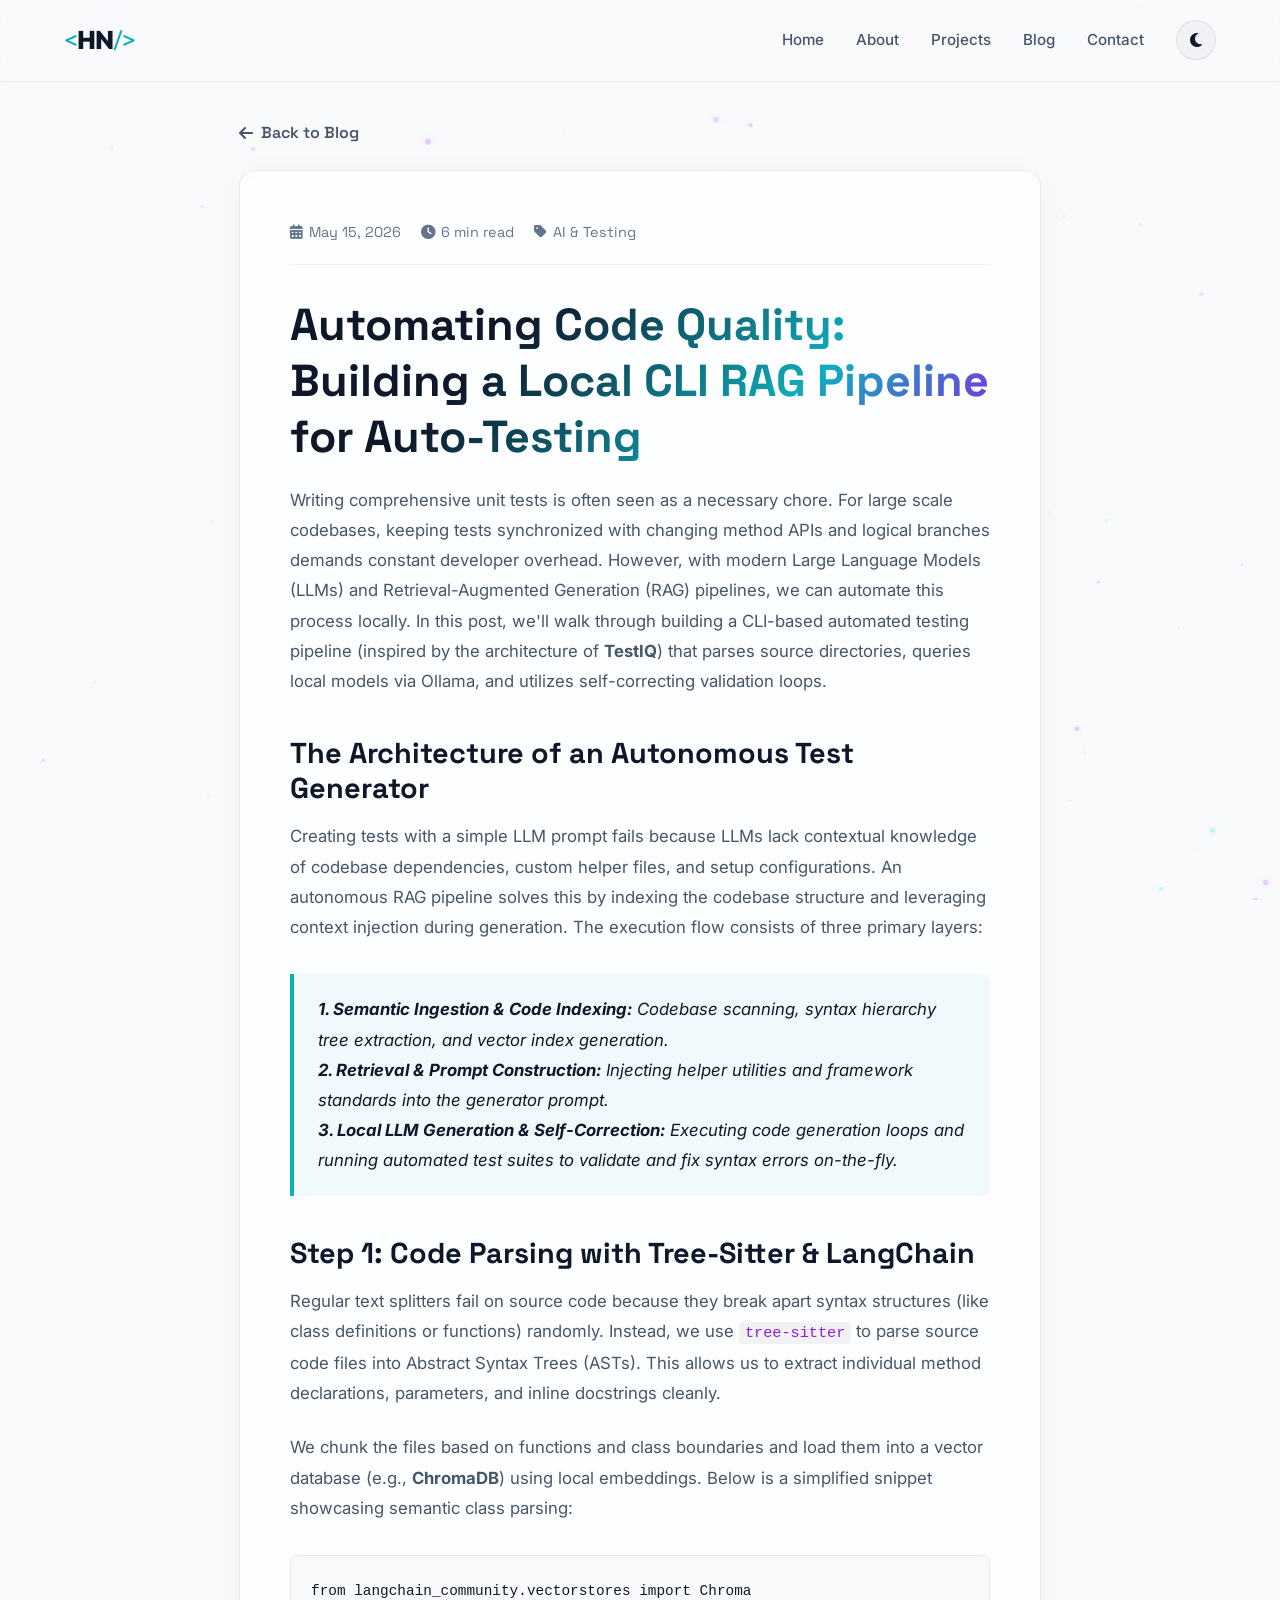
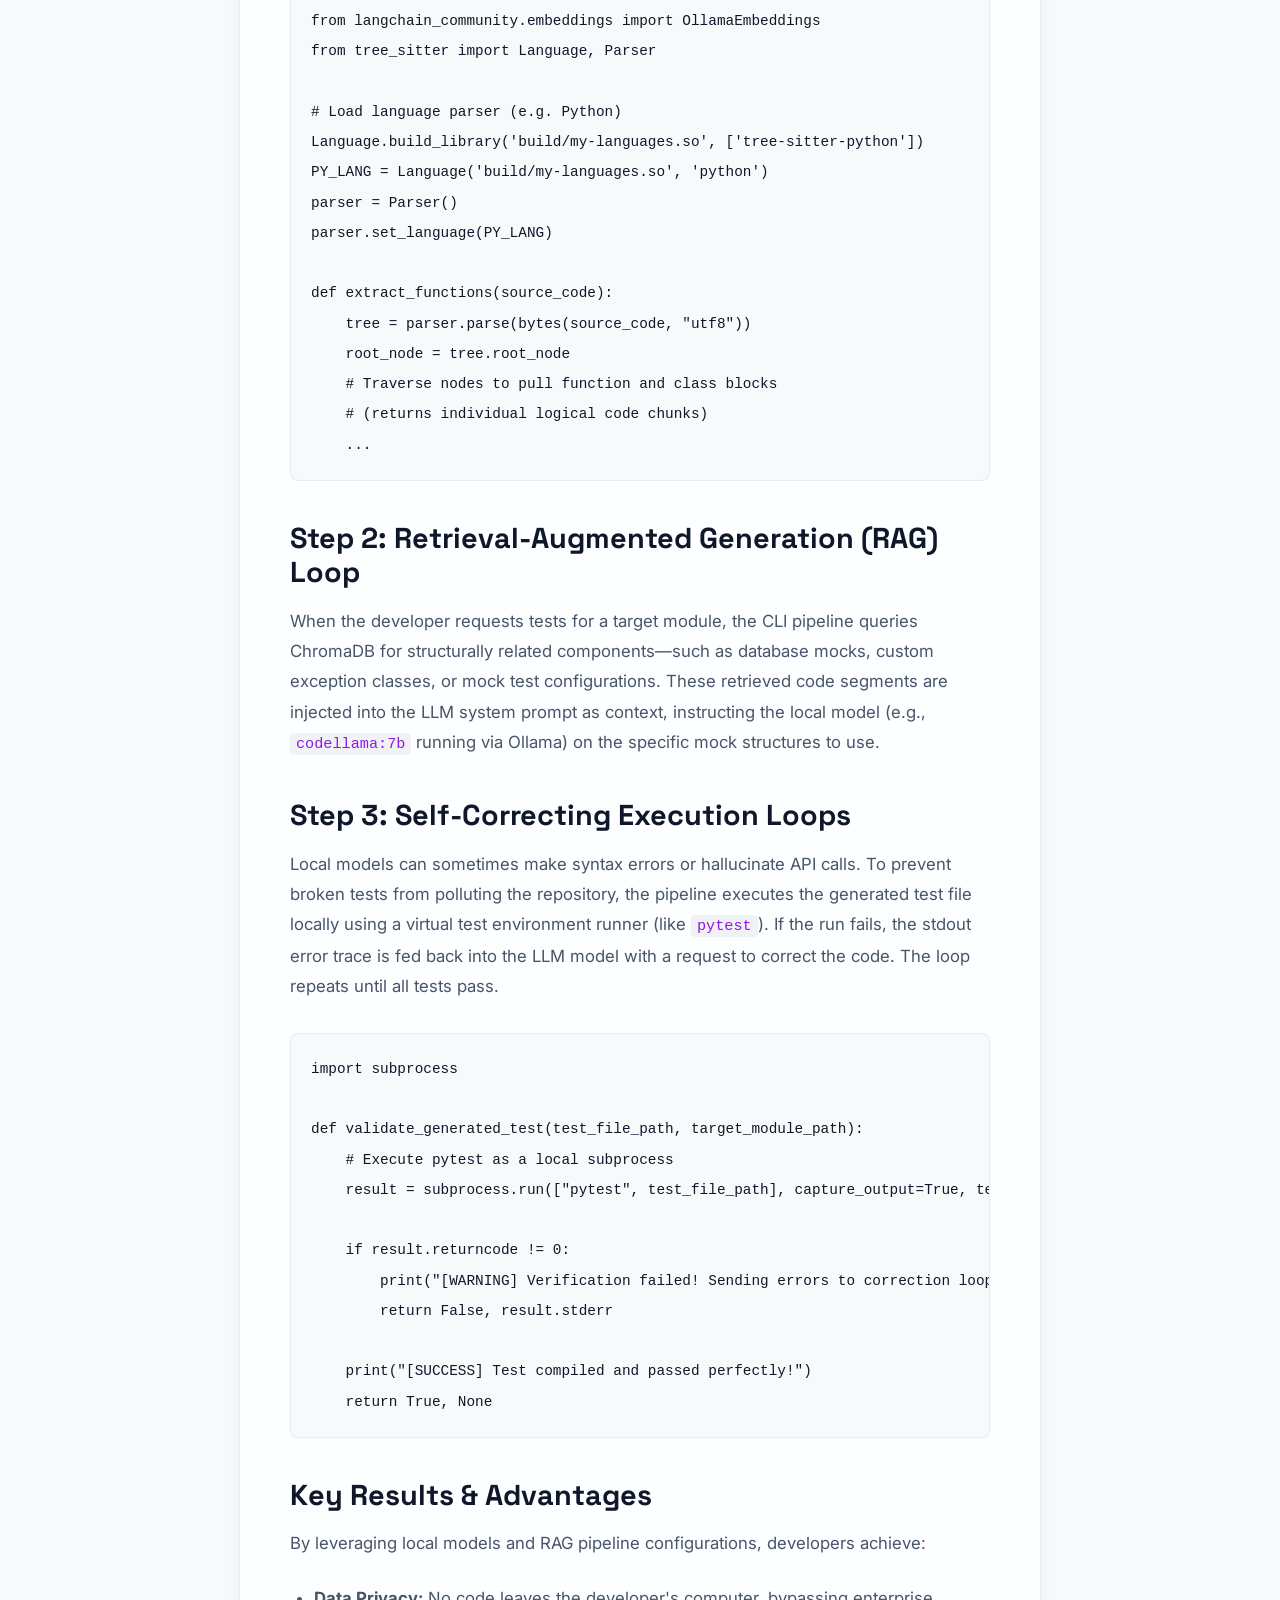
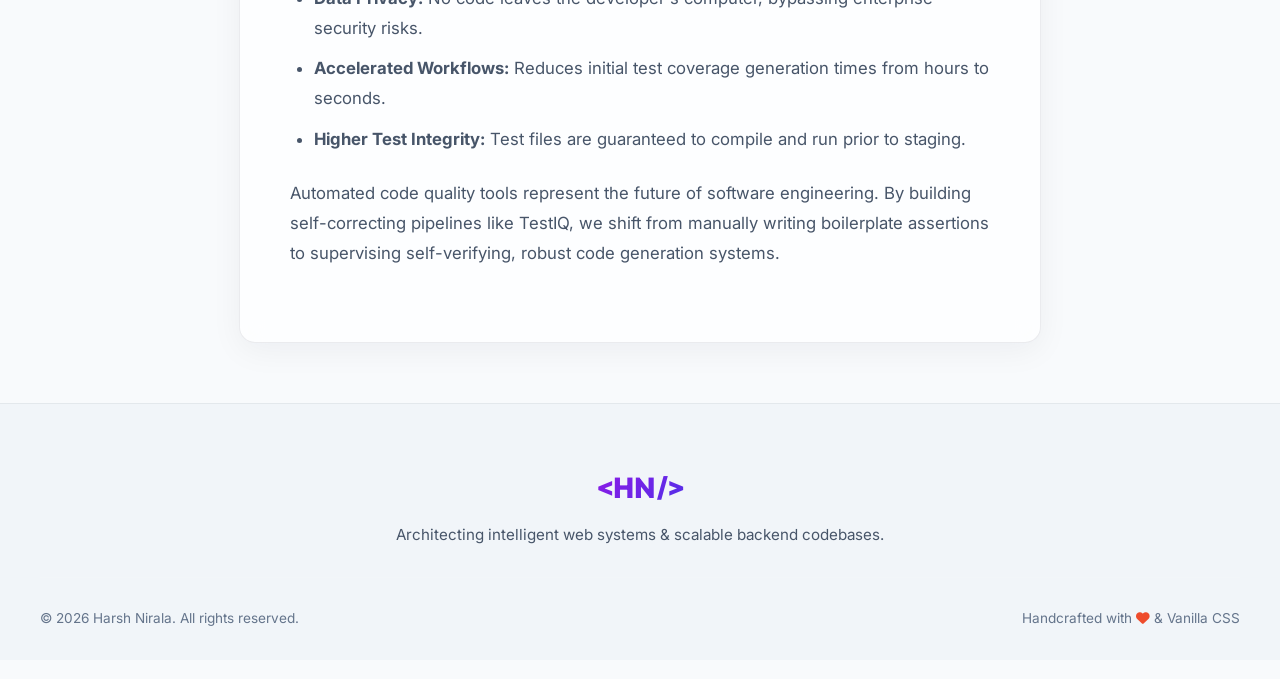
==== blog/automating-code-quality.html @ 06dd66c3 "Activate blog section with dedicated HTML subpages and publish Markdown articles to GitHub" ====
<!DOCTYPE html>
<html lang="en">
<head>
    <meta charset="UTF-8">
    <meta name="viewport" content="width=device-width, initial-scale=1.0">
    <meta name="description" content="Learn how to build a local CLI RAG pipeline using LangChain, ChromaDB, tree-sitter, and Ollama to index codebases and automate unit test generation.">
    <meta name="author" content="Harsh Nirala">
    <title>Automating Code Quality: Local CLI RAG Pipeline | Harsh Nirala Blog</title>
    
    <!-- Google Fonts -->
    <link rel="preconnect" href="https://fonts.googleapis.com">
    <link rel="preconnect" href="https://fonts.gstatic.com" crossorigin>
    <link href="https://fonts.googleapis.com/css2?family=Inter:wght@300;400;500;600;700&family=Space+Grotesk:wght@400;500;600;700&family=Outfit:wght@400;600;800&display=swap" rel="stylesheet">
    
    <!-- FontAwesome Icons -->
    <link rel="stylesheet" href="https://cdnjs.cloudflare.com/ajax/libs/font-awesome/6.4.0/css/all.min.css" crossorigin="anonymous">
    
    <!-- Stylesheets -->
    <link rel="stylesheet" href="../style.css">
    
    <!-- Inline Theme Initializer -->
    <script>
        const savedTheme = localStorage.getItem('theme');
        const prefersDark = window.matchMedia('(prefers-color-scheme: dark)').matches;
        const currentTheme = savedTheme || (prefersDark ? 'dark' : 'light');
        if (currentTheme === 'light') {
            document.documentElement.setAttribute('data-theme', 'light');
        }
    </script>
</head>
<body>
    <!-- Interactive Background Canvas -->
    <canvas id="bg-canvas"></canvas>

    <!-- Navigation Bar -->
    <header class="navbar-header">
        <div class="navbar-container">
            <a href="../#home" class="nav-logo">
                <span class="logo-bracket">&lt;</span>HN<span class="logo-bracket">/&gt;</span>
            </a>
            
            <nav class="nav-menu">
                <a href="../#home" class="nav-link">Home</a>
                <a href="../#about" class="nav-link">About</a>
                <a href="../#projects" class="nav-link">Projects</a>
                <a href="../#blog" class="nav-link active">Blog</a>
                <a href="../#contact" class="nav-link">Contact</a>
                <!-- Theme Toggle Button -->
                <button id="theme-toggle-btn" class="theme-toggle-btn" aria-label="Toggle Theme">
                    <i class="fa-solid fa-sun"></i>
                </button>
            </nav>
        </div>
    </header>

    <main class="article-container">
        <a href="../#blog" class="back-btn">
            <i class="fa-solid fa-arrow-left"></i> <span>Back to Blog</span>
        </a>
        
        <article class="article-card glass-panel">
            <div class="blog-card-meta article-post-meta">
                <span class="article-date"><i class="fa-solid fa-calendar-days"></i> May 15, 2026</span>
                <span class="article-readtime"><i class="fa-solid fa-clock"></i> 6 min read</span>
                <span class="article-category"><i class="fa-solid fa-tag"></i> AI &amp; Testing</span>
            </div>
            
            <h1 class="article-post-title">Automating Code Quality: Building a Local CLI RAG Pipeline for Auto-Testing</h1>
            
            <div class="article-post-body">
                <p>Writing comprehensive unit tests is often seen as a necessary chore. For large scale codebases, keeping tests synchronized with changing method APIs and logical branches demands constant developer overhead. However, with modern Large Language Models (LLMs) and Retrieval-Augmented Generation (RAG) pipelines, we can automate this process locally. In this post, we'll walk through building a CLI-based automated testing pipeline (inspired by the architecture of <strong>TestIQ</strong>) that parses source directories, queries local models via Ollama, and utilizes self-correcting validation loops.</p>

                <h2>The Architecture of an Autonomous Test Generator</h2>
                <p>Creating tests with a simple LLM prompt fails because LLMs lack contextual knowledge of codebase dependencies, custom helper files, and setup configurations. An autonomous RAG pipeline solves this by indexing the codebase structure and leveraging context injection during generation. The execution flow consists of three primary layers:</p>
                
                <blockquote>
                    <strong>1. Semantic Ingestion & Code Indexing:</strong> Codebase scanning, syntax hierarchy tree extraction, and vector index generation.<br>
                    <strong>2. Retrieval & Prompt Construction:</strong> Injecting helper utilities and framework standards into the generator prompt.<br>
                    <strong>3. Local LLM Generation & Self-Correction:</strong> Executing code generation loops and running automated test suites to validate and fix syntax errors on-the-fly.
                </blockquote>

                <h2>Step 1: Code Parsing with Tree-Sitter & LangChain</h2>
                <p>Regular text splitters fail on source code because they break apart syntax structures (like class definitions or functions) randomly. Instead, we use <code>tree-sitter</code> to parse source code files into Abstract Syntax Trees (ASTs). This allows us to extract individual method declarations, parameters, and inline docstrings cleanly.</p>

                <p>We chunk the files based on functions and class boundaries and load them into a vector database (e.g., <strong>ChromaDB</strong>) using local embeddings. Below is a simplified snippet showcasing semantic class parsing:</p>

                <pre><code>from langchain_community.vectorstores import Chroma
from langchain_community.embeddings import OllamaEmbeddings
from tree_sitter import Language, Parser

# Load language parser (e.g. Python)
Language.build_library('build/my-languages.so', ['tree-sitter-python'])
PY_LANG = Language('build/my-languages.so', 'python')
parser = Parser()
parser.set_language(PY_LANG)

def extract_functions(source_code):
    tree = parser.parse(bytes(source_code, "utf8"))
    root_node = tree.root_node
    # Traverse nodes to pull function and class blocks
    # (returns individual logical code chunks)
    ...
</code></pre>

                <h2>Step 2: Retrieval-Augmented Generation (RAG) Loop</h2>
                <p>When the developer requests tests for a target module, the CLI pipeline queries ChromaDB for structurally related components—such as database mocks, custom exception classes, or mock test configurations. These retrieved code segments are injected into the LLM system prompt as context, instructing the local model (e.g., <code>codellama:7b</code> running via Ollama) on the specific mock structures to use.</p>

                <h2>Step 3: Self-Correcting Execution Loops</h2>
                <p>Local models can sometimes make syntax errors or hallucinate API calls. To prevent broken tests from polluting the repository, the pipeline executes the generated test file locally using a virtual test environment runner (like <code>pytest</code>). If the run fails, the stdout error trace is fed back into the LLM model with a request to correct the code. The loop repeats until all tests pass.</p>

                <pre><code>import subprocess

def validate_generated_test(test_file_path, target_module_path):
    # Execute pytest as a local subprocess
    result = subprocess.run(["pytest", test_file_path], capture_output=True, text=True)
    
    if result.returncode != 0:
        print("[WARNING] Verification failed! Sending errors to correction loop...")
        return False, result.stderr
        
    print("[SUCCESS] Test compiled and passed perfectly!")
    return True, None
</code></pre>

                <h2>Key Results & Advantages</h2>
                <p>By leveraging local models and RAG pipeline configurations, developers achieve:</p>
                <ul>
                    <li><strong>Data Privacy:</strong> No code leaves the developer's computer, bypassing enterprise security risks.</li>
                    <li><strong>Accelerated Workflows:</strong> Reduces initial test coverage generation times from hours to seconds.</li>
                    <li><strong>Higher Test Integrity:</strong> Test files are guaranteed to compile and run prior to staging.</li>
                </ul>

                <p>Automated code quality tools represent the future of software engineering. By building self-correcting pipelines like TestIQ, we shift from manually writing boilerplate assertions to supervising self-verifying, robust code generation systems.</p>
            </div>
        </article>
    </main>

    <!-- Footer Section -->
    <footer class="footer">
        <div class="footer-container">
            <div class="footer-logo">&lt;HN/&gt;</div>
            <p class="footer-tagline">Architecting intelligent web systems & scalable backend codebases.</p>
            <div class="footer-separator"></div>
            <div class="footer-bottom">
                <p class="footer-copyright">&copy; 2026 Harsh Nirala. All rights reserved.</p>
                <p class="footer-credit">Handcrafted with <i class="fa-solid fa-heart" style="color: #EE4C2C;"></i> & Vanilla CSS</p>
            </div>
        </div>
    </footer>

    <!-- Script Entrypoint -->
    <script src="../script.js"></script>
</body>
</html>
---- style.css ----
/* ==========================================================================
   DESIGN SYSTEM & CUSTOM VARIABLE TOKENS
   ========================================================================== */
:root {
    /* Color Palette */
    --bg-main: #050508;
    --bg-surface: rgba(13, 13, 23, 0.65);
    --bg-surface-opaque: #0d0d17;
    --bg-card-hover: rgba(22, 22, 38, 0.8);
    
    --text-primary: #f8fafc;
    --text-secondary: #94a3b8;
    --text-muted: #64748b;
    
    /* Neon Accents (HSL for flexibility) */
    --color-purple: 275, 90%, 60%;
    --color-cyan: 185, 95%, 50%;
    --color-indigo: 250, 95%, 65%;
    
    --accent-purple: hsl(var(--color-purple));
    --accent-cyan: hsl(var(--color-cyan));
    --accent-indigo: hsl(var(--color-indigo));
    
    /* Gradients */
    --gradient-primary: linear-gradient(135deg, var(--accent-purple), var(--accent-indigo));
    --gradient-secondary: linear-gradient(135deg, var(--accent-cyan), var(--accent-indigo));
    --gradient-text: linear-gradient(135deg, #ffffff 30%, var(--accent-cyan) 70%, var(--accent-purple) 100%);
    --gradient-glow: linear-gradient(135deg, rgba(168, 85, 247, 0.15), rgba(6, 182, 212, 0.15));
    
    /* Borders & Shadow */
    --border-glass: 1px solid rgba(255, 255, 255, 0.08);
    --border-glass-focus: 1px solid rgba(6, 182, 212, 0.3);
    --shadow-glass: 0 8px 32px 0 rgba(0, 0, 0, 0.37);
    --shadow-purple: 0 0 25px rgba(168, 85, 247, 0.25);
    --shadow-cyan: 0 0 25px rgba(6, 182, 212, 0.25);
    
    /* Transitions */
    --transition-fast: 0.2s cubic-bezier(0.4, 0, 0.2, 1);
    --transition-normal: 0.4s cubic-bezier(0.4, 0, 0.2, 1);
    --transition-slow: 0.6s cubic-bezier(0.4, 0, 0.2, 1);
}

/* ==========================================================================
   RESET & BASE STYLES
   ========================================================================== */
* {
    box-sizing: border-box;
    margin: 0;
    padding: 0;
}

html {
    scroll-behavior: smooth;
    scroll-padding-top: 80px; /* offset for navbar */
    overflow-x: hidden;
}

body {
    background-color: var(--bg-main);
    color: var(--text-primary);
    font-family: 'Inter', sans-serif;
    line-height: 1.6;
    overflow-x: hidden;
    position: relative;
    min-height: 100vh;
    -webkit-font-smoothing: antialiased;
}

h1, h2, h3, h4, h5, h6 {
    font-family: 'Space Grotesk', sans-serif;
    font-weight: 700;
    color: var(--text-primary);
    line-height: 1.2;
}

a {
    color: inherit;
    text-decoration: none;
    transition: var(--transition-fast);
}

ul {
    list-style: none;
}

input, textarea, button {
    font-family: inherit;
}

/* Custom Scrollbar */
::-webkit-scrollbar {
    width: 8px;
}
::-webkit-scrollbar-track {
    background: var(--bg-main);
}
::-webkit-scrollbar-thumb {
    background: rgba(168, 85, 247, 0.3);
    border-radius: 4px;
}
::-webkit-scrollbar-thumb:hover {
    background: var(--accent-purple);
}

/* ==========================================================================
   BACKGROUND CANVAS & GLASSMOPHISM
   ========================================================================== */
#bg-canvas {
    position: fixed;
    top: 0;
    left: 0;
    width: 100%;
    height: 100%;
    z-index: -2;
    pointer-events: none;
}

.glass-panel {
    background: var(--bg-surface);
    backdrop-filter: blur(12px) saturate(180%);
    -webkit-backdrop-filter: blur(12px) saturate(180%);
    border: var(--border-glass);
    border-radius: 16px;
    box-shadow: var(--shadow-glass);
    transition: var(--transition-normal);
}

.glass-panel:hover {
    border-color: rgba(168, 85, 247, 0.25);
    background: var(--bg-card-hover);
}

/* ==========================================================================
   PRELOADER
   ========================================================================== */
.preloader-overlay {
    position: fixed;
    top: 0;
    left: 0;
    width: 100%;
    height: 100%;
    background-color: var(--bg-main);
    z-index: 9999;
    display: flex;
    justify-content: center;
    align-items: center;
    transition: opacity var(--transition-slow) ease-out, visibility var(--transition-slow);
}

.preloader-overlay.fade-out {
    opacity: 0;
    visibility: hidden;
}

.preloader-content {
    text-align: center;
    display: flex;
    flex-direction: column;
    align-items: center;
}

.glow-ring {
    width: 100px;
    height: 100px;
    border: 3px solid rgba(6, 182, 212, 0.1);
    border-radius: 50%;
    border-top: 3px solid var(--accent-cyan);
    border-bottom: 3px solid var(--accent-purple);
    animation: spinLoader 2s linear infinite;
    position: relative;
}

.logo-text {
    position: absolute;
    top: 50%;
    left: 50%;
    transform: translate(-50%, -50%);
    font-family: 'Outfit', sans-serif;
    font-size: 2rem;
    font-weight: 800;
    background: var(--gradient-primary);
    -webkit-background-clip: text;
    -webkit-text-fill-color: transparent;
    text-shadow: 0 0 15px rgba(168, 85, 247, 0.2);
}

.progress-bar-container {
    width: 200px;
    height: 4px;
    background: rgba(255, 255, 255, 0.05);
    border-radius: 2px;
    margin-top: 30px;
    overflow: hidden;
}

.progress-bar {
    width: 0;
    height: 100%;
    background: linear-gradient(90deg, var(--accent-cyan), var(--accent-purple));
    box-shadow: 0 0 8px var(--accent-cyan);
    transition: width 0.1s ease-out;
}

.loading-status {
    margin-top: 15px;
    font-size: 0.85rem;
    color: var(--text-muted);
    font-family: 'Space Grotesk', sans-serif;
    letter-spacing: 2px;
}

/* ==========================================================================
   NAVIGATION
   ========================================================================== */
.navbar-header {
    position: fixed;
    top: 0;
    left: 0;
    width: 100%;
    z-index: 1000;
    background: rgba(5, 5, 8, 0.7);
    backdrop-filter: blur(16px);
    -webkit-backdrop-filter: blur(16px);
    border-bottom: 1px solid rgba(255, 255, 255, 0.05);
    transition: var(--transition-normal);
}

.navbar-container {
    max-width: 1200px;
    margin: 0 auto;
    padding: 20px 24px;
    display: flex;
    justify-content: space-between;
    align-items: center;
}

.nav-logo {
    font-family: 'Outfit', sans-serif;
    font-size: 1.6rem;
    font-weight: 800;
    letter-spacing: -1px;
}

.logo-bracket {
    color: var(--accent-cyan);
    font-weight: 400;
}

.nav-menu {
    display: flex;
    align-items: center;
    gap: 32px;
}

.nav-link {
    font-size: 0.95rem;
    font-weight: 500;
    color: var(--text-secondary);
    position: relative;
    padding: 6px 0;
}

.nav-link:hover, .nav-link.active {
    color: var(--text-primary);
}

.nav-link::after {
    content: '';
    position: absolute;
    bottom: 0;
    left: 0;
    width: 100%;
    height: 2px;
    background: var(--gradient-primary);
    transform: scaleX(0);
    transform-origin: right;
    transition: transform var(--transition-normal);
}

.nav-link:hover::after, .nav-link.active::after {
    transform: scaleX(1);
    transform-origin: left;
}

.nav-cta {
    background: var(--gradient-primary);
    color: var(--text-primary);
    padding: 10px 22px;
    border-radius: 30px;
    font-weight: 600;
    font-size: 0.9rem;
    box-shadow: var(--shadow-purple);
}

.nav-cta:hover {
    transform: translateY(-2px);
    box-shadow: 0 5px 25px rgba(168, 85, 247, 0.4);
}

.mobile-toggle {
    display: none;
    cursor: pointer;
    background: none;
    border: none;
    flex-direction: column;
    gap: 6px;
    z-index: 1001;
}

.mobile-toggle .bar {
    width: 25px;
    height: 2px;
    background-color: var(--text-primary);
    transition: var(--transition-fast);
}

/* ==========================================================================
   BUTTONS
   ========================================================================== */
.btn {
    display: inline-flex;
    align-items: center;
    justify-content: center;
    gap: 8px;
    padding: 12px 28px;
    border-radius: 8px;
    font-weight: 600;
    font-size: 1rem;
    cursor: pointer;
    transition: var(--transition-normal);
    border: none;
}

.btn-primary {
    background: var(--gradient-secondary);
    color: var(--bg-main);
    box-shadow: var(--shadow-cyan);
}

.btn-primary:hover {
    transform: translateY(-3px);
    box-shadow: 0 8px 30px rgba(6, 182, 212, 0.45);
}

.btn-secondary {
    background: rgba(255, 255, 255, 0.04);
    color: var(--text-primary);
    border: 1px solid rgba(255, 255, 255, 0.1);
}

.btn-secondary:hover {
    background: rgba(255, 255, 255, 0.08);
    transform: translateY(-3px);
    border-color: var(--accent-cyan);
}

/* ==========================================================================
   HERO SECTION
   ========================================================================== */
.hero-section {
    min-height: 100vh;
    display: flex;
    flex-direction: column;
    justify-content: center;
    align-items: center;
    text-align: center;
    padding: 100px 24px;
    position: relative;
}

.hero-content-container {
    max-width: 800px;
    z-index: 10;
}

.hero-greetings {
    margin-bottom: 24px;
}

.glow-tag {
    background: rgba(6, 182, 212, 0.08);
    border: 1px solid rgba(6, 182, 212, 0.25);
    color: var(--accent-cyan);
    padding: 6px 16px;
    border-radius: 30px;
    font-size: 0.85rem;
    font-weight: 600;
    letter-spacing: 1px;
    text-transform: uppercase;
    box-shadow: 0 0 15px rgba(6, 182, 212, 0.1);
    display: inline-block;
}

.hero-main-title {
    font-size: 4.5rem;
    margin-bottom: 20px;
    font-weight: 800;
    letter-spacing: -2px;
}

.accent-gradient {
    background: var(--gradient-text);
    -webkit-background-clip: text;
    -webkit-text-fill-color: transparent;
    display: inline-block;
}

.hero-subtitle {
    font-size: 2.2rem;
    font-weight: 600;
    margin-bottom: 24px;
    color: var(--text-secondary);
    display: flex;
    justify-content: center;
    align-items: center;
    gap: 10px;
}

.dynamic-subtitle {
    color: var(--accent-purple);
    font-weight: 700;
}

.cursor-blink {
    font-weight: 300;
    color: var(--accent-cyan);
    animation: cursorFade 1s step-end infinite;
}

.hero-paragraph {
    font-size: 1.15rem;
    color: var(--text-secondary);
    max-width: 600px;
    margin: 0 auto 40px;
}

.hero-ctas {
    display: flex;
    gap: 16px;
    justify-content: center;
}

.hero-scroll-indicator {
    position: absolute;
    bottom: 40px;
    z-index: 10;
    animation: floatIndicator 2s ease-in-out infinite;
}

.hero-scroll-indicator a {
    display: flex;
    flex-direction: column;
    align-items: center;
    gap: 12px;
    color: var(--text-muted);
    font-size: 0.8rem;
    font-family: 'Space Grotesk', sans-serif;
    letter-spacing: 1.5px;
    text-transform: uppercase;
}

.hero-scroll-indicator a:hover {
    color: var(--text-primary);
}

.mouse-icon {
    width: 24px;
    height: 38px;
    border: 2px solid var(--text-muted);
    border-radius: 20px;
    display: flex;
    justify-content: center;
    padding-top: 6px;
}

.mouse-wheel {
    width: 4px;
    height: 8px;
    background-color: var(--accent-cyan);
    border-radius: 2px;
    animation: scrollWheel 1.5s ease-in-out infinite;
}

/* ==========================================================================
   SECTIONS GENERAL
   ========================================================================== */
section {
    padding: 120px 24px;
    max-width: 1200px;
    margin: 0 auto;
    width: 100%;
}

.section-container {
    width: 100%;
}

.section-header {
    text-align: center;
    margin-bottom: 70px;
    display: flex;
    flex-direction: column;
    align-items: center;
}

.section-tag {
    font-family: 'Space Grotesk', sans-serif;
    font-size: 0.9rem;
    color: var(--accent-cyan);
    font-weight: 600;
    letter-spacing: 2px;
    text-transform: uppercase;
    margin-bottom: 12px;
}

.section-title {
    font-size: 2.8rem;
    font-weight: 700;
    margin-bottom: 20px;
}

.section-line {
    width: 60px;
    height: 4px;
    background: var(--gradient-primary);
    border-radius: 2px;
    box-shadow: 0 0 10px rgba(168, 85, 247, 0.4);
}

/* Scroll Reveal animation */
.scroll-reveal {
    opacity: 0;
    transform: translateY(30px);
    transition: opacity var(--transition-slow) ease-out, transform var(--transition-slow) ease-out;
}

.scroll-reveal.reveal-active {
    opacity: 1;
    transform: translateY(0);
}

/* ==========================================================================
   ABOUT SECTION
   ========================================================================== */
.about-grid {
    display: grid;
    grid-template-columns: 0.8fr 1.2fr 0.8fr;
    gap: 60px;
    align-items: start;
}

.about-image-container {
    display: flex;
    justify-content: center;
    align-items: center;
    position: relative;
    width: 100%;
}

.about-image-wrapper {
    position: relative;
    width: 100%;
    max-width: 290px;
    border-radius: 16px;
    overflow: hidden;
    aspect-ratio: 3 / 4;
    border: var(--border-glass);
    box-shadow: var(--shadow-glass);
    transition: var(--transition-normal);
    z-index: 1;
}

.about-image-wrapper img {
    width: 100%;
    height: 100%;
    object-fit: cover;
    display: block;
    filter: grayscale(100%) contrast(1.1);
    transition: var(--transition-normal);
}

.about-image-wrapper:hover img {
    filter: grayscale(20%) contrast(1.1) brightness(1.05);
    transform: scale(1.03);
}

.about-image-wrapper:hover {
    border-color: var(--accent-cyan);
    box-shadow: 0 0 30px rgba(6, 182, 212, 0.2);
}

.image-glow-ring {
    position: absolute;
    top: -5%;
    left: -5%;
    width: 110%;
    height: 110%;
    border-radius: 20px;
    background: linear-gradient(135deg, rgba(6, 182, 212, 0.15), rgba(168, 85, 247, 0.15));
    z-index: -1;
    opacity: 0.5;
    filter: blur(15px);
    transition: var(--transition-normal);
}

.about-image-wrapper:hover .image-glow-ring {
    opacity: 1;
    filter: blur(25px);
}

.about-text-content .about-lead {
    font-size: 1.3rem;
    color: var(--text-primary);
    font-weight: 500;
    margin-bottom: 24px;
    border-left: 3px solid var(--accent-cyan);
    padding-left: 20px;
}

.about-text-content .about-body {
    font-size: 1.05rem;
    color: var(--text-secondary);
    margin-bottom: 20px;
}

.about-stats-container {
    display: flex;
    flex-direction: column;
    gap: 20px;
}

.stat-card {
    padding: 24px;
    display: grid;
    grid-template-columns: 60px 1fr;
    gap: 20px;
    align-items: center;
    position: relative;
    overflow: hidden;
}

.stat-card::before {
    content: '';
    position: absolute;
    top: 0;
    left: 0;
    width: 4px;
    height: 100%;
    background: var(--accent-indigo);
    opacity: 0;
    transition: var(--transition-normal);
}

.stat-card:hover::before {
    opacity: 1;
}

.stat-icon-wrapper {
    width: 60px;
    height: 60px;
    border-radius: 12px;
    display: flex;
    justify-content: center;
    align-items: center;
    font-size: 1.5rem;
}

.purple-glow {
    background: rgba(168, 85, 247, 0.1);
    color: var(--accent-purple);
    border: 1px solid rgba(168, 85, 247, 0.15);
}

.cyan-glow {
    background: rgba(6, 182, 212, 0.1);
    color: var(--accent-cyan);
    border: 1px solid rgba(6, 182, 212, 0.15);
}

.indigo-glow {
    background: rgba(99, 102, 241, 0.1);
    color: var(--accent-indigo);
    border: 1px solid rgba(99, 102, 241, 0.15);
}

.stat-info {
    display: flex;
    flex-direction: column;
}

.stat-value {
    font-family: 'Space Grotesk', sans-serif;
    font-size: 1.8rem;
    font-weight: 700;
}

.stat-label {
    font-size: 0.9rem;
    color: var(--text-primary);
    font-weight: 600;
}

.stat-desc {
    grid-column: 2;
    font-size: 0.85rem;
    color: var(--text-secondary);
    margin-top: -5px;
}

/* ==========================================================================
   SKILLS SECTION
   ========================================================================== */
.skills-grid {
    display: grid;
    grid-template-columns: repeat(2, 1fr);
    gap: 30px;
}

.skills-category-card {
    padding: 30px;
}

.category-title {
    font-size: 1.4rem;
    margin-bottom: 24px;
    display: flex;
    align-items: center;
    gap: 12px;
    border-bottom: 1px solid rgba(255, 255, 255, 0.05);
    padding-bottom: 12px;
    color: var(--text-primary);
}

.category-title i {
    color: var(--accent-cyan);
}

.skills-list {
    display: grid;
    grid-template-columns: repeat(3, 1fr);
    gap: 16px;
}

.skill-item {
    background: rgba(255, 255, 255, 0.02);
    border: 1px solid rgba(255, 255, 255, 0.05);
    border-radius: 8px;
    padding: 16px 12px;
    display: flex;
    flex-direction: column;
    align-items: center;
    gap: 8px;
    transition: var(--transition-normal);
    text-align: center;
}

.skill-item i {
    font-size: 1.8rem;
    transition: transform var(--transition-normal);
}

.skill-item span {
    font-size: 0.8rem;
    font-weight: 500;
    color: var(--text-secondary);
}

.skill-item:hover {
    transform: translateY(-5px);
    background: rgba(255, 255, 255, 0.05);
    border-color: rgba(6, 182, 212, 0.2);
    box-shadow: 0 4px 15px rgba(0, 0, 0, 0.2);
}

.skill-item:hover i {
    transform: scale(1.15);
}

.skill-item:hover span {
    color: var(--text-primary);
}

/* ==========================================================================
   EXPERIENCE TIMELINE
   ========================================================================== */
.timeline-container {
    max-width: 900px;
    margin: 0 auto;
    position: relative;
    padding: 20px 0;
}

.timeline-container::before {
    content: '';
    position: absolute;
    left: 31px;
    top: 0;
    height: 100%;
    width: 2px;
    background: linear-gradient(to bottom, var(--accent-purple), var(--accent-cyan), rgba(255,255,255,0.05));
    box-shadow: 0 0 10px rgba(168, 85, 247, 0.2);
}

.timeline-item {
    position: relative;
    margin-bottom: 50px;
    padding-left: 80px;
}

.timeline-dot-wrapper {
    position: absolute;
    left: 20px;
    top: 24px;
    width: 24px;
    height: 24px;
    display: flex;
    justify-content: center;
    align-items: center;
    z-index: 10;
}

.timeline-dot {
    width: 12px;
    height: 12px;
    background: var(--accent-cyan);
    border-radius: 50%;
    box-shadow: 0 0 12px var(--accent-cyan);
    border: 3px solid var(--bg-main);
    transition: var(--transition-normal);
}

.timeline-item:hover .timeline-dot {
    background: var(--accent-purple);
    box-shadow: 0 0 15px var(--accent-purple);
    transform: scale(1.25);
}

.timeline-card {
    padding: 30px;
}

.timeline-header {
    display: flex;
    justify-content: space-between;
    align-items: flex-start;
    flex-wrap: wrap;
    gap: 15px;
    margin-bottom: 20px;
    border-bottom: 1px solid rgba(255, 255, 255, 0.05);
    padding-bottom: 15px;
}

.experience-role {
    font-size: 1.4rem;
    color: var(--text-primary);
    font-weight: 600;
}

.experience-company {
    font-size: 1.1rem;
    color: var(--accent-cyan);
    font-weight: 500;
    margin-top: 4px;
}

.company-link i {
    font-size: 0.75rem;
    margin-left: 3px;
    opacity: 0.7;
    transition: transform var(--transition-fast);
}

.company-link:hover i {
    transform: translate(2px, -2px);
}

.experience-duration {
    font-size: 0.9rem;
    color: var(--text-muted);
    font-family: 'Space Grotesk', sans-serif;
    display: flex;
    align-items: center;
    gap: 8px;
}

.experience-details {
    margin-bottom: 24px;
}

.experience-details li {
    position: relative;
    padding-left: 20px;
    margin-bottom: 12px;
    color: var(--text-secondary);
    font-size: 0.95rem;
}

.experience-details li::before {
    content: '➔';
    position: absolute;
    left: 0;
    top: 1px;
    color: var(--accent-purple);
    font-size: 0.8rem;
}

.experience-tech-stack {
    display: flex;
    flex-wrap: wrap;
    gap: 8px;
}

.tech-badge {
    background: rgba(255, 255, 255, 0.03);
    border: 1px solid rgba(255, 255, 255, 0.06);
    color: var(--text-secondary);
    padding: 4px 12px;
    border-radius: 30px;
    font-size: 0.8rem;
    font-weight: 500;
}

/* ==========================================================================
   PROJECTS SECTION
   ========================================================================== */
.projects-grid {
    display: grid;
    grid-template-columns: repeat(3, 1fr);
    gap: 30px;
}

.project-card {
    padding: 30px;
    display: flex;
    flex-direction: column;
    justify-content: space-between;
    height: 100%;
}

.project-content {
    margin-bottom: 24px;
}

.project-title {
    font-size: 1.4rem;
    margin-bottom: 12px;
    font-weight: 600;
}

.project-summary {
    font-size: 0.9rem;
    color: var(--text-secondary);
    margin-bottom: 20px;
    min-height: 54px;
}

.project-tech {
    display: flex;
    flex-wrap: wrap;
    gap: 8px;
}

.project-tech span {
    font-size: 0.75rem;
    color: var(--accent-cyan);
    font-weight: 600;
    background: rgba(6, 182, 212, 0.05);
    padding: 2px 10px;
    border-radius: 4px;
}

.project-footer {
    display: flex;
    justify-content: space-between;
    align-items: center;
    border-top: 1px solid rgba(255, 255, 255, 0.05);
    padding-top: 16px;
    margin-top: auto;
}

.btn-card-details {
    padding: 6px 14px;
    font-size: 0.8rem;
    border-radius: 4px;
    background: rgba(255, 255, 255, 0.03);
    color: var(--text-primary);
    border: 1px solid rgba(255, 255, 255, 0.08);
}

.btn-card-details:hover {
    background: var(--gradient-primary);
    color: var(--text-primary);
    border-color: transparent;
    box-shadow: 0 4px 15px rgba(168, 85, 247, 0.25);
}

.footer-links {
    display: flex;
    gap: 12px;
}

.card-icon-link {
    width: 32px;
    height: 32px;
    background: rgba(255, 255, 255, 0.02);
    border: 1px solid rgba(255, 255, 255, 0.05);
    border-radius: 50%;
    display: flex;
    justify-content: center;
    align-items: center;
    font-size: 0.95rem;
    color: var(--text-secondary);
}

.card-icon-link:hover {
    color: var(--text-primary);
    border-color: var(--accent-cyan);
    background: rgba(6, 182, 212, 0.1);
}

/* ==========================================================================
   BLOG SECTION
   ========================================================================== */
.blog-grid {
    display: grid;
    grid-template-columns: repeat(3, 1fr);
    gap: 30px;
}

.blog-card {
    display: flex;
    flex-direction: column;
    overflow: hidden;
    height: 100%;
    transition: var(--transition-normal);
}

.blog-card:hover {
    transform: translateY(-6px);
    box-shadow: 0 12px 40px rgba(0, 0, 0, 0.4);
    border-color: rgba(168, 85, 247, 0.35);
}

.blog-image-wrapper {
    position: relative;
    width: 100%;
    height: 200px;
    overflow: hidden;
    border-bottom: 1px solid rgba(255, 255, 255, 0.05);
}

.blog-image-placeholder {
    width: 100%;
    height: 100%;
    display: flex;
    align-items: center;
    justify-content: center;
    font-size: 3rem;
    transition: transform var(--transition-normal);
}

.blog-card:hover .blog-image-placeholder {
    transform: scale(1.06);
}

.purple-glow-bg {
    background: linear-gradient(135deg, rgba(168, 85, 247, 0.15) 0%, rgba(168, 85, 247, 0.03) 100%);
    color: var(--accent-purple);
}

.cyan-glow-bg {
    background: linear-gradient(135deg, rgba(6, 182, 212, 0.15) 0%, rgba(6, 182, 212, 0.03) 100%);
    color: var(--accent-cyan);
}

.indigo-glow-bg {
    background: linear-gradient(135deg, rgba(99, 102, 241, 0.15) 0%, rgba(99, 102, 241, 0.03) 100%);
    color: var(--accent-indigo);
}

.blog-card-content {
    padding: 24px;
    display: flex;
    flex-direction: column;
    flex-grow: 1;
}

.blog-card-meta {
    display: flex;
    gap: 16px;
    font-size: 0.8rem;
    color: var(--text-muted);
    margin-bottom: 12px;
    font-family: 'Space Grotesk', sans-serif;
}

.blog-card-meta span {
    display: inline-flex;
    align-items: center;
    gap: 6px;
}

.blog-card-tag {
    font-size: 0.75rem;
    color: var(--accent-cyan);
    font-weight: 600;
    text-transform: uppercase;
    letter-spacing: 1px;
    margin-bottom: 8px;
    display: inline-block;
    font-family: 'Space Grotesk', sans-serif;
}

.blog-card-title {
    font-size: 1.25rem;
    font-weight: 600;
    line-height: 1.4;
    color: var(--text-primary);
    margin-bottom: 12px;
    transition: var(--transition-fast);
}

.blog-card:hover .blog-card-title {
    color: var(--text-primary);
}

.blog-card-summary {
    font-size: 0.9rem;
    color: var(--text-secondary);
    line-height: 1.6;
    margin-bottom: 20px;
    flex-grow: 1;
    display: -webkit-box;
    -webkit-line-clamp: 3;
    -webkit-box-orient: vertical;
    overflow: hidden;
}

.blog-read-more {
    display: inline-flex;
    align-items: center;
    gap: 8px;
    font-size: 0.9rem;
    font-weight: 600;
    color: var(--accent-purple);
    font-family: 'Space Grotesk', sans-serif;
    transition: var(--transition-fast);
    margin-top: auto;
    width: fit-content;
}

.blog-read-more:hover {
    color: var(--accent-cyan);
}

.blog-read-more i {
    transition: transform var(--transition-fast);
}

.blog-read-more:hover i {
    transform: translateX(4px);
}

/* ==========================================================================
   CONTACT SECTION
   ========================================================================== */
.contact-grid {
    display: grid;
    grid-template-columns: 0.9fr 1.1fr;
    gap: 60px;
    align-items: start;
}

.contact-subheading {
    font-size: 1.8rem;
    margin-bottom: 16px;
}

.contact-desc {
    color: var(--text-secondary);
    font-size: 1rem;
    margin-bottom: 40px;
}

.contact-details-list {
    display: flex;
    flex-direction: column;
    gap: 24px;
    margin-bottom: 40px;
}

.contact-detail-item {
    display: flex;
    gap: 20px;
    align-items: center;
}

.contact-detail-icon {
    width: 50px;
    height: 50px;
    border-radius: 50%;
    display: flex;
    justify-content: center;
    align-items: center;
    font-size: 1.25rem;
}

.contact-detail-content {
    display: flex;
    flex-direction: column;
}

.contact-label {
    font-size: 0.8rem;
    color: var(--text-muted);
    font-family: 'Space Grotesk', sans-serif;
    letter-spacing: 1.5px;
    text-transform: uppercase;
}

.contact-value {
    font-size: 1.05rem;
    font-weight: 500;
    color: var(--text-primary);
    margin-top: 2px;
}

a.contact-value:hover {
    color: var(--accent-cyan);
}

.social-links-container {
    display: flex;
    gap: 16px;
}

.social-icon-btn {
    width: 44px;
    height: 44px;
    border-radius: 50%;
    background: rgba(255, 255, 255, 0.02);
    border: 1px solid rgba(255, 255, 255, 0.05);
    color: var(--text-secondary);
    display: flex;
    justify-content: center;
    align-items: center;
    font-size: 1.15rem;
}

.social-icon-btn:hover {
    transform: translateY(-4px);
    color: var(--text-primary);
}

.github-glow:hover {
    border-color: rgba(255, 255, 255, 0.3);
    box-shadow: 0 0 15px rgba(255, 255, 255, 0.1);
}

.linkedin-glow:hover {
    border-color: #0077b5;
    box-shadow: 0 0 15px rgba(0, 119, 181, 0.3);
}

.leetcode-glow:hover {
    border-color: #ffa116;
    box-shadow: 0 0 15px rgba(255, 161, 22, 0.3);
}

.twitter-glow:hover {
    border-color: #1da1f2;
    box-shadow: 0 0 15px rgba(29, 161, 242, 0.3);
}

.contact-form-column {
    padding: 40px;
}

.contact-form {
    display: flex;
    flex-direction: column;
    gap: 28px;
}

.form-group {
    position: relative;
    display: flex;
    flex-direction: column;
}

.form-label {
    font-family: 'Space Grotesk', sans-serif;
    font-size: 0.85rem;
    font-weight: 500;
    color: var(--text-secondary);
    margin-bottom: 8px;
    transition: var(--transition-fast);
}

.form-input, .form-textarea {
    background: rgba(255, 255, 255, 0.02);
    border: 1px solid rgba(255, 255, 255, 0.05);
    border-radius: 6px;
    padding: 12px 16px;
    color: var(--text-primary);
    font-size: 1rem;
    transition: var(--transition-normal);
}

.form-textarea {
    resize: none;
}

.form-input:focus, .form-textarea:focus {
    outline: none;
    border-color: transparent;
    background: rgba(255, 255, 255, 0.04);
}

.input-focus-line {
    position: absolute;
    bottom: 0;
    left: 50%;
    width: 0;
    height: 2px;
    background: var(--gradient-secondary);
    transition: var(--transition-normal);
}

.form-input:focus ~ .input-focus-line, 
.form-textarea:focus ~ .input-focus-line {
    width: 100%;
    left: 0;
}

.form-input:focus ~ .form-label, 
.form-textarea:focus ~ .form-label {
    color: var(--accent-cyan);
}

.form-feedback-message {
    margin-top: 20px;
    font-size: 0.9rem;
    text-align: center;
    border-radius: 6px;
    padding: 10px;
    display: none;
}

.form-feedback-message.success {
    display: block;
    background: rgba(16, 185, 129, 0.1);
    border: 1px solid rgba(16, 185, 129, 0.2);
    color: #34d399;
}

.form-feedback-message.error {
    display: block;
    background: rgba(239, 68, 68, 0.1);
    border: 1px solid rgba(239, 68, 68, 0.2);
    color: #f87171;
}

/* ==========================================================================
   FOOTER SECTION
   ========================================================================== */
.footer {
    background: #030305;
    border-top: 1px solid rgba(255, 255, 255, 0.04);
    padding: 60px 24px 30px;
}

.footer-container {
    max-width: 1200px;
    margin: 0 auto;
    text-align: center;
}

.footer-logo {
    font-family: 'Outfit', sans-serif;
    font-size: 1.8rem;
    font-weight: 800;
    background: var(--gradient-primary);
    -webkit-background-clip: text;
    -webkit-text-fill-color: transparent;
    margin-bottom: 12px;
    display: inline-block;
}

.footer-tagline {
    color: var(--text-secondary);
    font-size: 0.95rem;
    max-width: 500px;
    margin: 0 auto 30px;
}

.footer-separator {
    width: 100%;
    height: 1px;
    background: rgba(255, 255, 255, 0.05);
    margin-bottom: 30px;
}

.footer-bottom {
    display: flex;
    justify-content: space-between;
    align-items: center;
    flex-wrap: wrap;
    gap: 15px;
    font-size: 0.85rem;
    color: var(--text-muted);
}

/* Heart icon animation */
.fa-heart {
    animation: heartBeat 1.2s infinite;
}

/* ==========================================================================
   INTERACTIVE MODAL OVERLAY
   ========================================================================== */
.modal-overlay {
    position: fixed;
    top: 0;
    left: 0;
    width: 100%;
    height: 100%;
    background: rgba(3, 3, 5, 0.8);
    backdrop-filter: blur(8px);
    -webkit-backdrop-filter: blur(8px);
    z-index: 10000;
    display: flex;
    justify-content: center;
    align-items: center;
    opacity: 0;
    pointer-events: none;
    visibility: hidden;
    transition: opacity 0.4s ease, visibility 0.4s ease;
}

.modal-overlay.open {
    opacity: 1;
    pointer-events: auto;
    visibility: visible;
}

.modal-card {
    width: 90%;
    max-width: 600px;
    padding: 40px;
    position: relative;
    transform: scale(0.85);
    transition: transform 0.4s cubic-bezier(0.34, 1.56, 0.64, 1);
}

.modal-overlay.open .modal-card {
    transform: scale(1);
}

.modal-close-btn {
    position: absolute;
    top: 20px;
    right: 20px;
    width: 36px;
    height: 36px;
    border-radius: 50%;
    background: rgba(255, 255, 255, 0.03);
    border: var(--border-glass);
    color: var(--text-secondary);
    display: flex;
    justify-content: center;
    align-items: center;
    cursor: pointer;
    font-size: 1.1rem;
    transition: var(--transition-fast);
}

.modal-close-btn:hover {
    background: rgba(255, 255, 255, 0.08);
    color: var(--text-primary);
    border-color: var(--accent-purple);
    transform: rotate(90deg);
}

.modal-project-name {
    font-size: 2rem;
    margin-bottom: 16px;
    background: var(--gradient-text);
    -webkit-background-clip: text;
    -webkit-text-fill-color: transparent;
}

.modal-body-scroll {
    max-height: 380px;
    overflow-y: auto;
    padding-right: 15px;
    margin-bottom: 30px;
}

/* Custom Scrollbar for modal content */
.modal-body-scroll::-webkit-scrollbar {
    width: 4px;
}
.modal-body-scroll::-webkit-scrollbar-thumb {
    background: rgba(6, 182, 212, 0.3);
    border-radius: 2px;
}

.modal-project-desc {
    font-size: 1rem;
    color: var(--text-secondary);
    margin-bottom: 24px;
    line-height: 1.7;
}

.modal-section-title {
    font-size: 1.1rem;
    color: var(--text-primary);
    margin-bottom: 12px;
    font-weight: 600;
}

.modal-features-list {
    margin-bottom: 24px;
}

.modal-features-list li {
    position: relative;
    padding-left: 20px;
    margin-bottom: 10px;
    font-size: 0.9rem;
    color: var(--text-secondary);
}

.modal-features-list li::before {
    content: '✦';
    position: absolute;
    left: 0;
    top: 0;
    color: var(--accent-cyan);
}

.modal-project-tech {
    display: flex;
    flex-wrap: wrap;
    gap: 8px;
    margin-bottom: 10px;
}

.modal-project-tech span {
    font-size: 0.75rem;
    color: var(--accent-purple);
    font-weight: 600;
    background: rgba(168, 85, 247, 0.07);
    border: 1px solid rgba(168, 85, 247, 0.15);
    padding: 3px 12px;
    border-radius: 30px;
}

.modal-links {
    display: flex;
    gap: 16px;
}

.modal-links .btn {
    flex: 1;
    font-size: 0.95rem;
}

/* ==========================================================================
   ANIMATIONS
   ========================================================================== */
@keyframes spinLoader {
    to {
        transform: rotate(360deg);
    }
}

@keyframes cursorFade {
    50% {
        opacity: 0;
    }
}

@keyframes floatIndicator {
    0%, 100% {
        transform: translateY(0);
    }
    50% {
        transform: translateY(-8px);
    }
}

@keyframes scrollWheel {
    0% {
        transform: translateY(0);
        opacity: 1;
    }
    50% {
        transform: translateY(8px);
        opacity: 0.5;
    }
    100% {
        transform: translateY(0);
        opacity: 1;
    }
}

@keyframes heartBeat {
    0%, 100% {
        transform: scale(1);
    }
    50% {
        transform: scale(1.2);
    }
}

/* ==========================================================================
   MEDIA QUERIES (RESPONSIVENESS)
   ========================================================================== */
@media (max-width: 1024px) {
    .about-grid {
        grid-template-columns: 1fr;
        gap: 40px;
    }
    
    .skills-grid {
        grid-template-columns: 1fr;
    }
    
    .projects-grid,
    .blog-grid {
        grid-template-columns: repeat(2, 1fr);
    }
    
    .contact-grid {
        grid-template-columns: 1fr;
        gap: 50px;
    }
}

@media (max-width: 768px) {
    .navbar-container {
        padding: 16px 20px;
    }
    
    .mobile-toggle {
        display: flex;
    }
    
    .nav-menu {
        position: fixed;
        top: 0;
        right: -100%;
        width: 70%;
        max-width: 320px;
        height: 100vh;
        background: rgba(5, 5, 8, 0.95);
        backdrop-filter: blur(20px);
        -webkit-backdrop-filter: blur(20px);
        border-left: 1px solid rgba(255, 255, 255, 0.05);
        flex-direction: column;
        justify-content: center;
        align-items: center;
        gap: 40px;
        padding: 40px;
        transition: right var(--transition-normal);
        z-index: 1000;
    }
    
    .nav-menu.open {
        right: 0;
    }
    
    /* hamburger active state */
    .mobile-toggle.open .bar:nth-child(1) {
        transform: translateY(8px) rotate(45deg);
    }
    .mobile-toggle.open .bar:nth-child(2) {
        opacity: 0;
    }
    .mobile-toggle.open .bar:nth-child(3) {
        transform: translateY(-8px) rotate(-45deg);
    }
    
    .hero-main-title {
        font-size: 3rem;
    }
    
    .hero-subtitle {
        font-size: 1.6rem;
    }
    
    .section-title {
        font-size: 2.2rem;
    }
    
    .skills-list {
        grid-template-columns: repeat(2, 1fr);
    }
    
    .timeline-container::before {
        left: 21px;
    }
    .timeline-item {
        padding-left: 50px;
    }
    .timeline-dot-wrapper {
        left: 10px;
    }
    
    .projects-grid,
    .blog-grid {
        grid-template-columns: 1fr;
    }
    
    .contact-form-column {
        padding: 30px 20px;
    }
    
    .footer-bottom {
        flex-direction: column;
        text-align: center;
    }
}

@media (max-width: 480px) {
    .hero-main-title {
        font-size: 2.5rem;
    }
    
    .hero-subtitle {
        font-size: 1.3rem;
    }
    
    .skills-list {
        grid-template-columns: 1fr;
    }
    
    .hero-ctas {
        flex-direction: column;
        width: 100%;
    }
    
    .btn {
        width: 100%;
    }
}

/* ==========================================================================
   LIGHT THEME VARIABLES & OVERRIDES
   ========================================================================== */
[data-theme="light"] {
    --bg-main: #f8fafc;
    --bg-surface: rgba(255, 255, 255, 0.75);
    --bg-surface-opaque: #ffffff;
    --bg-card-hover: rgba(255, 255, 255, 0.95);
    
    --text-primary: #0f172a;
    --text-secondary: #475569;
    --text-muted: #64748b;
    
    --color-purple: 275, 80%, 50%;
    --color-cyan: 185, 85%, 40%;
    --color-indigo: 250, 80%, 55%;
    
    --border-glass: 1px solid rgba(15, 23, 42, 0.08);
    --border-glass-focus: 1px solid rgba(6, 182, 212, 0.5);
    --shadow-glass: 0 8px 32px 0 rgba(15, 23, 42, 0.05);
    
    --gradient-text: linear-gradient(135deg, #0f172a 30%, var(--accent-cyan) 70%, var(--accent-purple) 100%);
    --gradient-glow: linear-gradient(135deg, rgba(168, 85, 247, 0.06), rgba(6, 182, 212, 0.06));
}

/* Light Mode Specific Overrides */
[data-theme="light"] .preloader-overlay {
    background-color: #f8fafc;
}

[data-theme="light"] #bg-canvas {
    opacity: 0.45;
}

[data-theme="light"] .navbar-header {
    background: rgba(248, 250, 252, 0.85);
    border-bottom: 1px solid rgba(15, 23, 42, 0.06);
}

[data-theme="light"] .nav-link:hover, 
[data-theme="light"] .nav-link.active {
    color: #0f172a;
}

[data-theme="light"] .nav-logo {
    color: #0f172a;
}

[data-theme="light"] .logo-bracket {
    color: var(--accent-cyan);
}

[data-theme="light"] .btn-secondary {
    background: rgba(15, 23, 42, 0.03);
    color: var(--text-primary);
    border: 1px solid rgba(15, 23, 42, 0.08);
}

[data-theme="light"] .btn-secondary:hover {
    background: rgba(15, 23, 42, 0.06);
    border-color: var(--accent-cyan);
}

[data-theme="light"] .skill-item {
    background: rgba(15, 23, 42, 0.02);
    border: 1px solid rgba(15, 23, 42, 0.05);
}

[data-theme="light"] .skill-item:hover {
    background: rgba(255, 255, 255, 0.9);
    border-color: rgba(6, 182, 212, 0.3);
}

[data-theme="light"] .experience-details li {
    color: var(--text-secondary);
}

[data-theme="light"] .project-summary {
    color: var(--text-secondary);
}

[data-theme="light"] .modal-overlay {
    background: rgba(248, 250, 252, 0.85);
}

[data-theme="light"] .modal-project-desc {
    color: var(--text-secondary);
}

[data-theme="light"] .modal-features-list li {
    color: var(--text-secondary);
}

[data-theme="light"] .form-input, 
[data-theme="light"] .form-textarea {
    background: rgba(15, 23, 42, 0.02);
    border: 1px solid rgba(15, 23, 42, 0.06);
    color: #0f172a;
}

[data-theme="light"] .form-input:focus, 
[data-theme="light"] .form-textarea:focus {
    background: #ffffff;
    color: #0f172a;
}

[data-theme="light"] .form-input::placeholder, 
[data-theme="light"] .form-textarea::placeholder {
    color: #94a3b8;
}

[data-theme="light"] .footer {
    background: #f1f5f9;
    border-top: 1px solid rgba(15, 23, 42, 0.06);
}

[data-theme="light"] .footer-logo {
    background: var(--gradient-primary);
    -webkit-background-clip: text;
    -webkit-text-fill-color: transparent;
}

/* Theme Toggle Button Style */
.theme-toggle-btn {
    background: rgba(255, 255, 255, 0.04);
    border: var(--border-glass);
    color: var(--text-primary);
    width: 40px;
    height: 40px;
    border-radius: 50%;
    display: flex;
    justify-content: center;
    align-items: center;
    cursor: pointer;
    font-size: 1rem;
    transition: var(--transition-normal);
    outline: none;
}

.theme-toggle-btn:hover {
    background: rgba(255, 255, 255, 0.08);
    border-color: var(--accent-cyan);
    transform: rotate(15deg) scale(1.05);
}

[data-theme="light"] .theme-toggle-btn {
    background: rgba(15, 23, 42, 0.03);
    border-color: rgba(15, 23, 42, 0.08);
}

[data-theme="light"] .theme-toggle-btn:hover {
    background: rgba(15, 23, 42, 0.06);
    border-color: var(--accent-cyan);
}

/* Adjust mobile layout spacing for toggle button */
@media (max-width: 768px) {
    .theme-toggle-btn {
        margin: 10px 0;
        width: 48px;
        height: 48px;
        font-size: 1.15rem;
    }
}

/* Light Theme Blog Overrides */
[data-theme="light"] .blog-image-wrapper {
    border-bottom: 1px solid rgba(15, 23, 42, 0.06);
}

[data-theme="light"] .blog-card-summary {
    color: var(--text-secondary);
}

[data-theme="light"] .blog-card:hover {
    box-shadow: 0 12px 30px rgba(15, 23, 42, 0.08);
    border-color: rgba(168, 85, 247, 0.4);
}

/* ==========================================================================
   ARTICLE POST PAGES
   ========================================================================== */
.article-container {
    max-width: 850px;
    margin: 120px auto 60px;
    padding: 0 24px;
    z-index: 10;
    position: relative;
}

.back-btn {
    display: inline-flex;
    align-items: center;
    gap: 8px;
    color: var(--text-secondary);
    font-family: 'Space Grotesk', sans-serif;
    font-weight: 600;
    margin-bottom: 24px;
    transition: var(--transition-fast);
}

.back-btn:hover {
    color: var(--accent-cyan);
    transform: translateX(-4px);
}

.article-card {
    padding: 50px;
}

@media (max-width: 768px) {
    .article-container {
        margin-top: 100px;
    }
    .article-card {
        padding: 30px 20px;
    }
}

.article-post-title {
    font-size: 2.8rem;
    margin-bottom: 20px;
    line-height: 1.25;
    background: var(--gradient-text);
    -webkit-background-clip: text;
    -webkit-text-fill-color: transparent;
}

@media (max-width: 768px) {
    .article-post-title {
        font-size: 2rem;
    }
}

.article-post-meta {
    display: flex;
    gap: 20px;
    font-size: 0.9rem;
    color: var(--text-muted);
    margin-bottom: 32px;
    border-bottom: 1px solid rgba(255, 255, 255, 0.05);
    padding-bottom: 20px;
    font-family: 'Space Grotesk', sans-serif;
}

.article-post-meta span {
    display: inline-flex;
    align-items: center;
    gap: 6px;
}

.article-post-body {
    font-size: 1.05rem;
    color: var(--text-secondary);
    line-height: 1.8;
}

.article-post-body p {
    margin-bottom: 24px;
}

.article-post-body h2 {
    font-size: 1.8rem;
    color: var(--text-primary);
    margin: 40px 0 16px;
}

.article-post-body h3 {
    font-size: 1.4rem;
    color: var(--text-primary);
    margin: 32px 0 16px;
}

.article-post-body ul {
    list-style-type: disc;
    padding-left: 24px;
    margin-bottom: 24px;
}

.article-post-body ul li {
    margin-bottom: 10px;
}

.article-post-body blockquote {
    background: rgba(6, 182, 212, 0.03);
    border-left: 4px solid var(--accent-cyan);
    padding: 20px 24px;
    border-radius: 0 8px 8px 0;
    margin: 32px 0;
    color: var(--text-primary);
    font-style: italic;
}

.article-post-body pre {
    background: rgba(5, 5, 8, 0.6);
    border: 1px solid rgba(255, 255, 255, 0.05);
    border-radius: 8px;
    padding: 20px;
    overflow-x: auto;
    margin: 32px 0;
}

.article-post-body code {
    font-family: 'Courier New', Courier, monospace;
    font-size: 0.95rem;
    color: var(--accent-purple);
}

.article-post-body pre code {
    color: var(--text-primary);
    background: none;
    padding: 0;
    font-size: 0.9rem;
}

.article-post-body p code {
    background: rgba(255, 255, 255, 0.05);
    padding: 2px 6px;
    border-radius: 4px;
}

/* Light Theme Overrides for Articles */
[data-theme="light"] .article-post-meta {
    border-bottom-color: rgba(15, 23, 42, 0.06);
}

[data-theme="light"] .article-post-body blockquote {
    background: rgba(6, 182, 212, 0.05);
}

[data-theme="light"] .article-post-body pre {
    background: rgba(15, 23, 42, 0.02);
    border-color: rgba(15, 23, 42, 0.06);
}

[data-theme="light"] .article-post-body p code {
    background: rgba(15, 23, 42, 0.05);
}
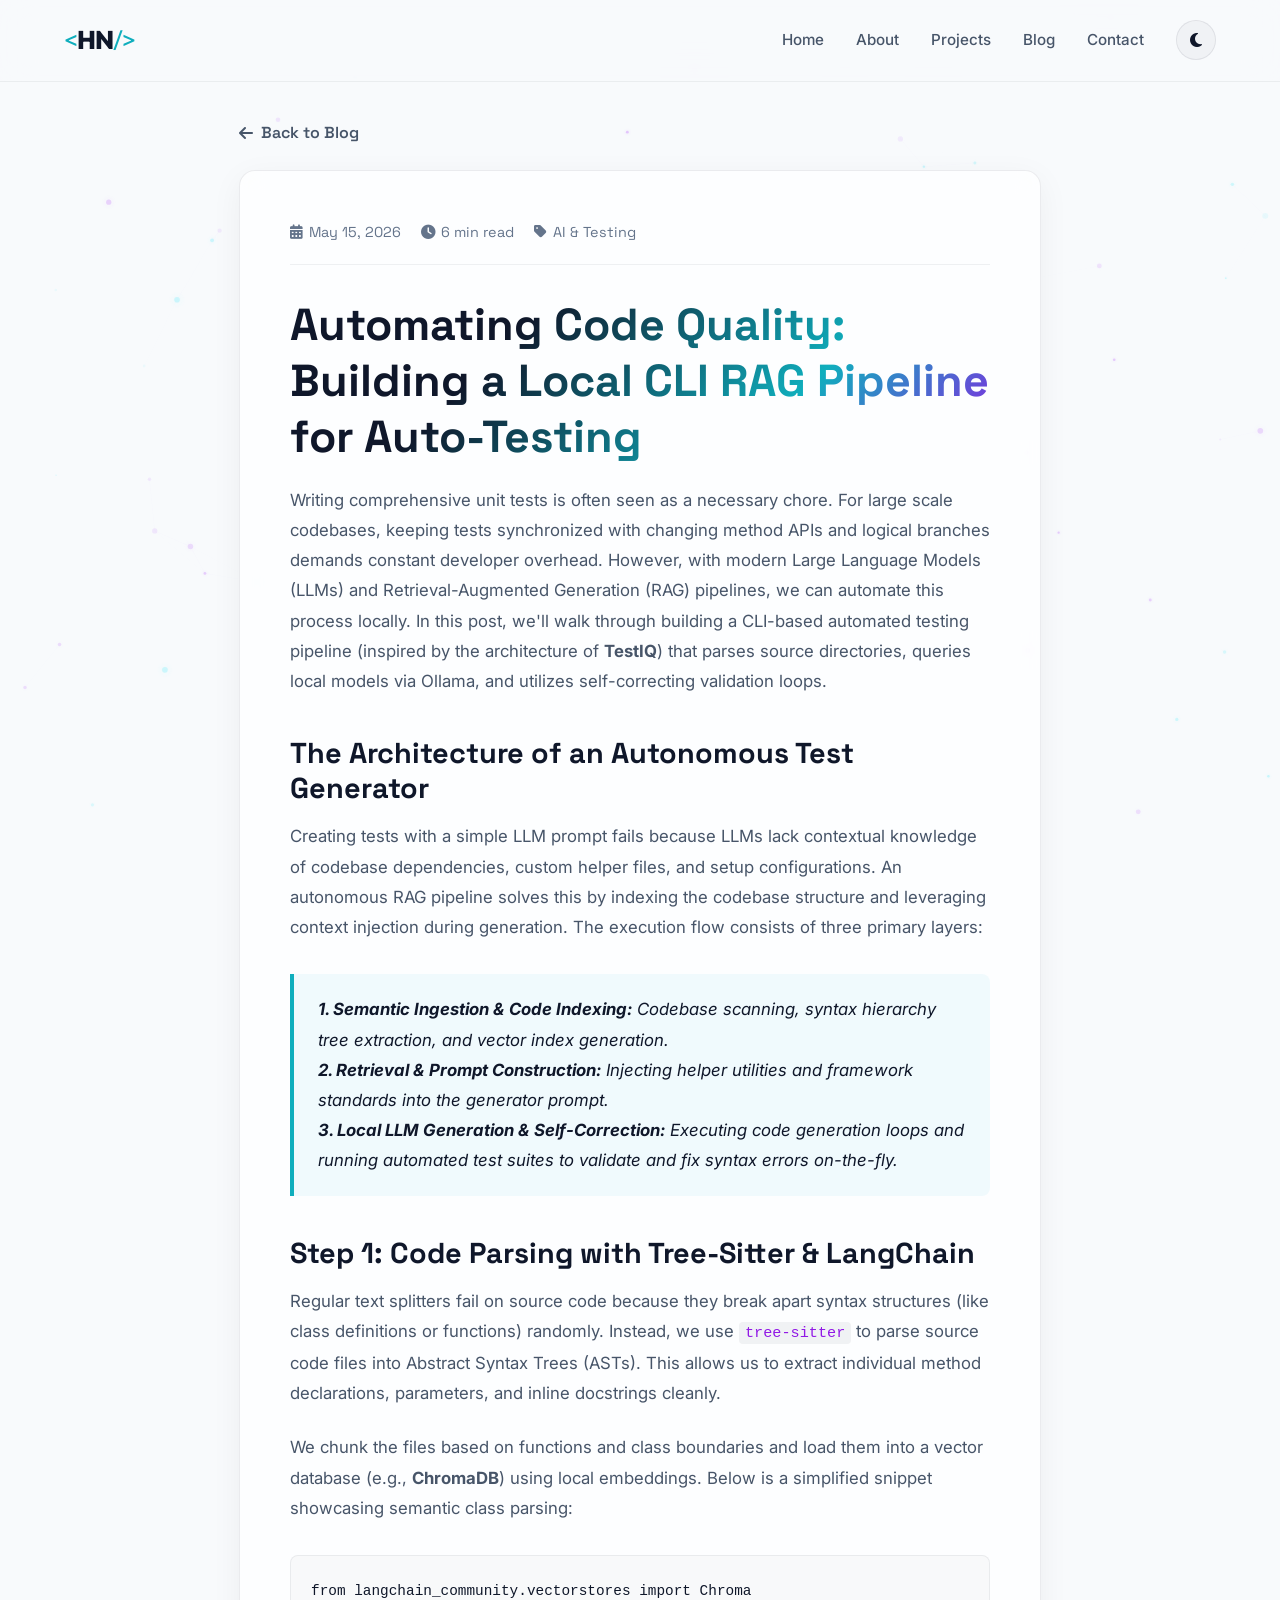
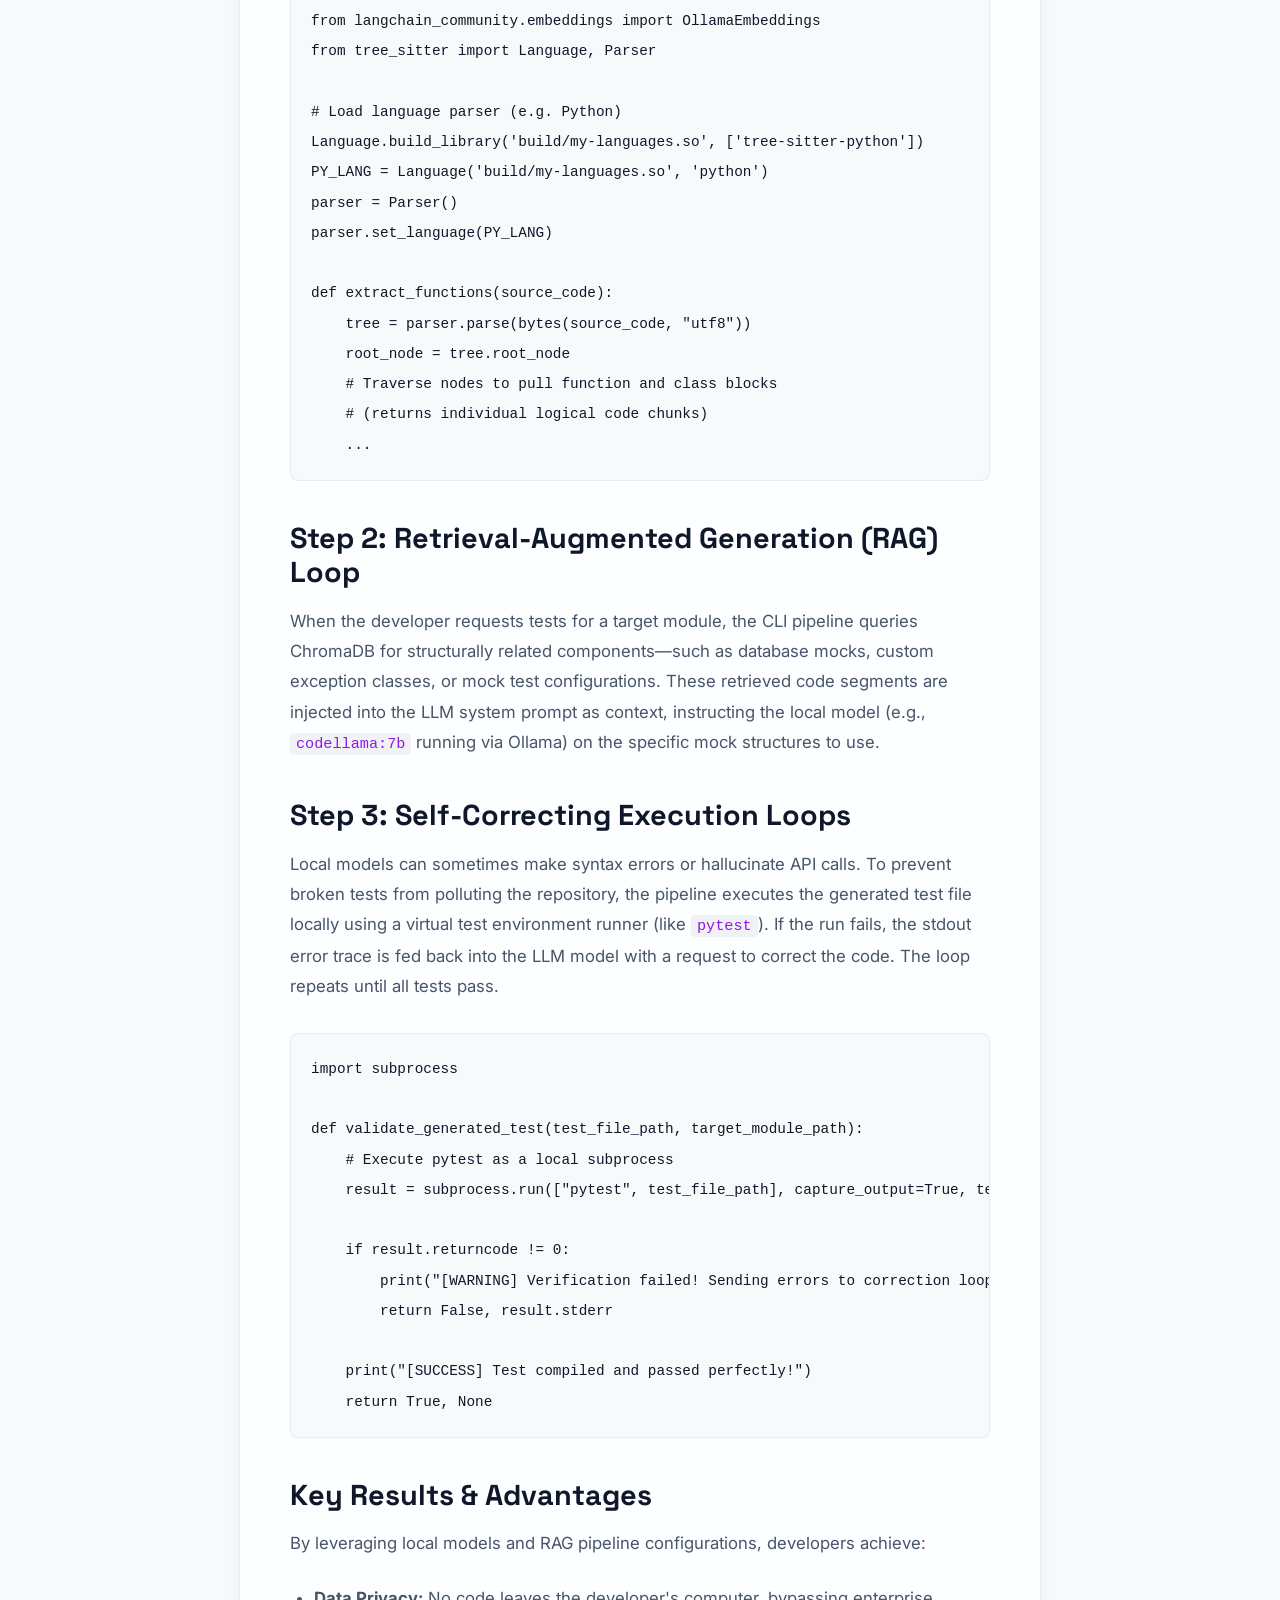
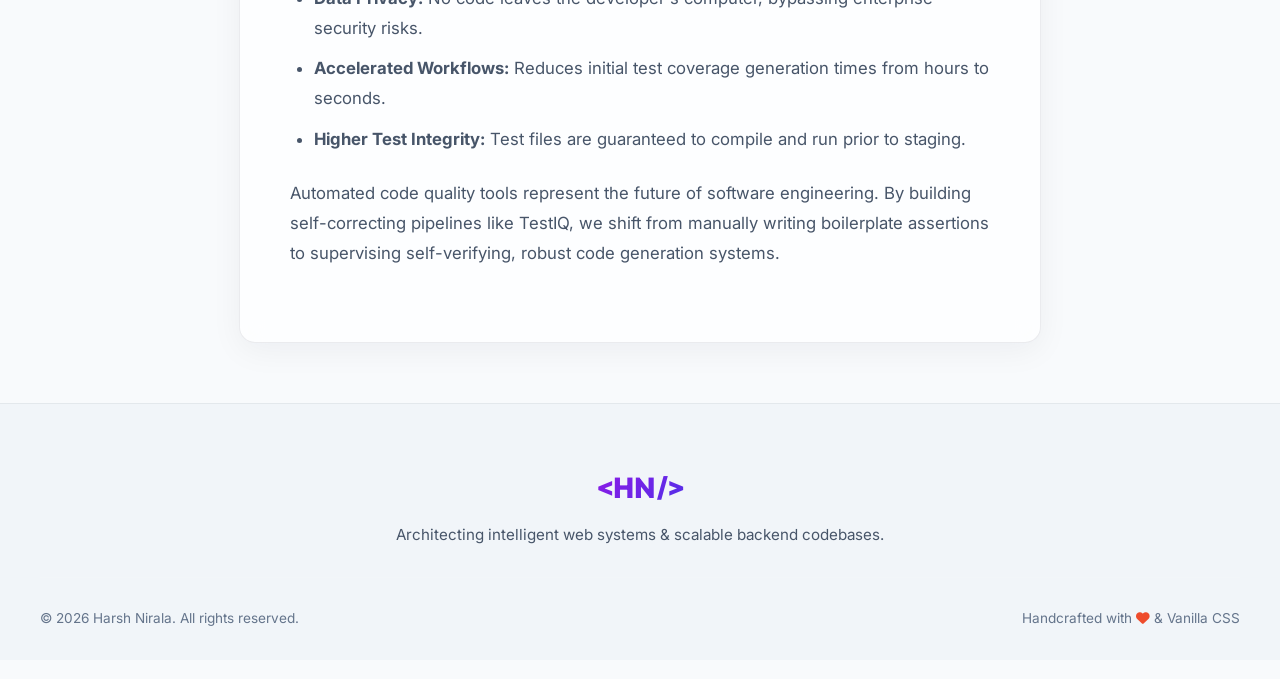
==== commit 750c26eb: "Optimize page load speed: implement non-blocking fonts and stylesheets, defer script execution, add " ====
--- a/blog/automating-code-quality.html
+++ b/blog/automating-code-quality.html
@@ -6,17 +6,24 @@
     <meta name="description" content="Learn how to build a local CLI RAG pipeline using LangChain, ChromaDB, tree-sitter, and Ollama to index codebases and automate unit test generation.">
     <meta name="author" content="Harsh Nirala">
     <title>Automating Code Quality: Local CLI RAG Pipeline | Harsh Nirala Blog</title>
-    
-    <!-- Google Fonts -->
+    <!-- Resource preconnects & DNS prefetch -->
     <link rel="preconnect" href="https://fonts.googleapis.com">
     <link rel="preconnect" href="https://fonts.gstatic.com" crossorigin>
-    <link href="https://fonts.googleapis.com/css2?family=Inter:wght@300;400;500;600;700&family=Space+Grotesk:wght@400;500;600;700&family=Outfit:wght@400;600;800&display=swap" rel="stylesheet">
+    <link rel="dns-prefetch" href="https://fonts.googleapis.com">
+    <link rel="dns-prefetch" href="https://fonts.gstatic.com">
+    <link rel="dns-prefetch" href="https://cdnjs.cloudflare.com">
+
+    <!-- Google Fonts (Non-blocking loading via media swap) -->
+    <link rel="stylesheet" href="https://fonts.googleapis.com/css2?family=Inter:wght@300;400;500;600;700&family=Space+Grotesk:wght@400;500;600;700&family=Outfit:wght@400;600;800&display=swap" media="print" onload="this.media='all'">
     
-    <!-- FontAwesome Icons -->
-    <link rel="stylesheet" href="https://cdnjs.cloudflare.com/ajax/libs/font-awesome/6.4.0/css/all.min.css" crossorigin="anonymous">
+    <!-- FontAwesome Icons (Non-blocking loading via media swap) -->
+    <link rel="stylesheet" href="https://cdnjs.cloudflare.com/ajax/libs/font-awesome/6.4.0/css/all.min.css" crossorigin="anonymous" media="print" onload="this.media='all'">
     
     <!-- Stylesheets -->
     <link rel="stylesheet" href="../style.css">
+    
+    <!-- Script Entrypoint (Deferred execution) -->
+    <script src="../script.js" defer></script>
     
     <!-- Inline Theme Initializer -->
     <script>
@@ -148,7 +155,5 @@
         </div>
     </footer>
 
-    <!-- Script Entrypoint -->
-    <script src="../script.js"></script>
 </body>
 </html>
